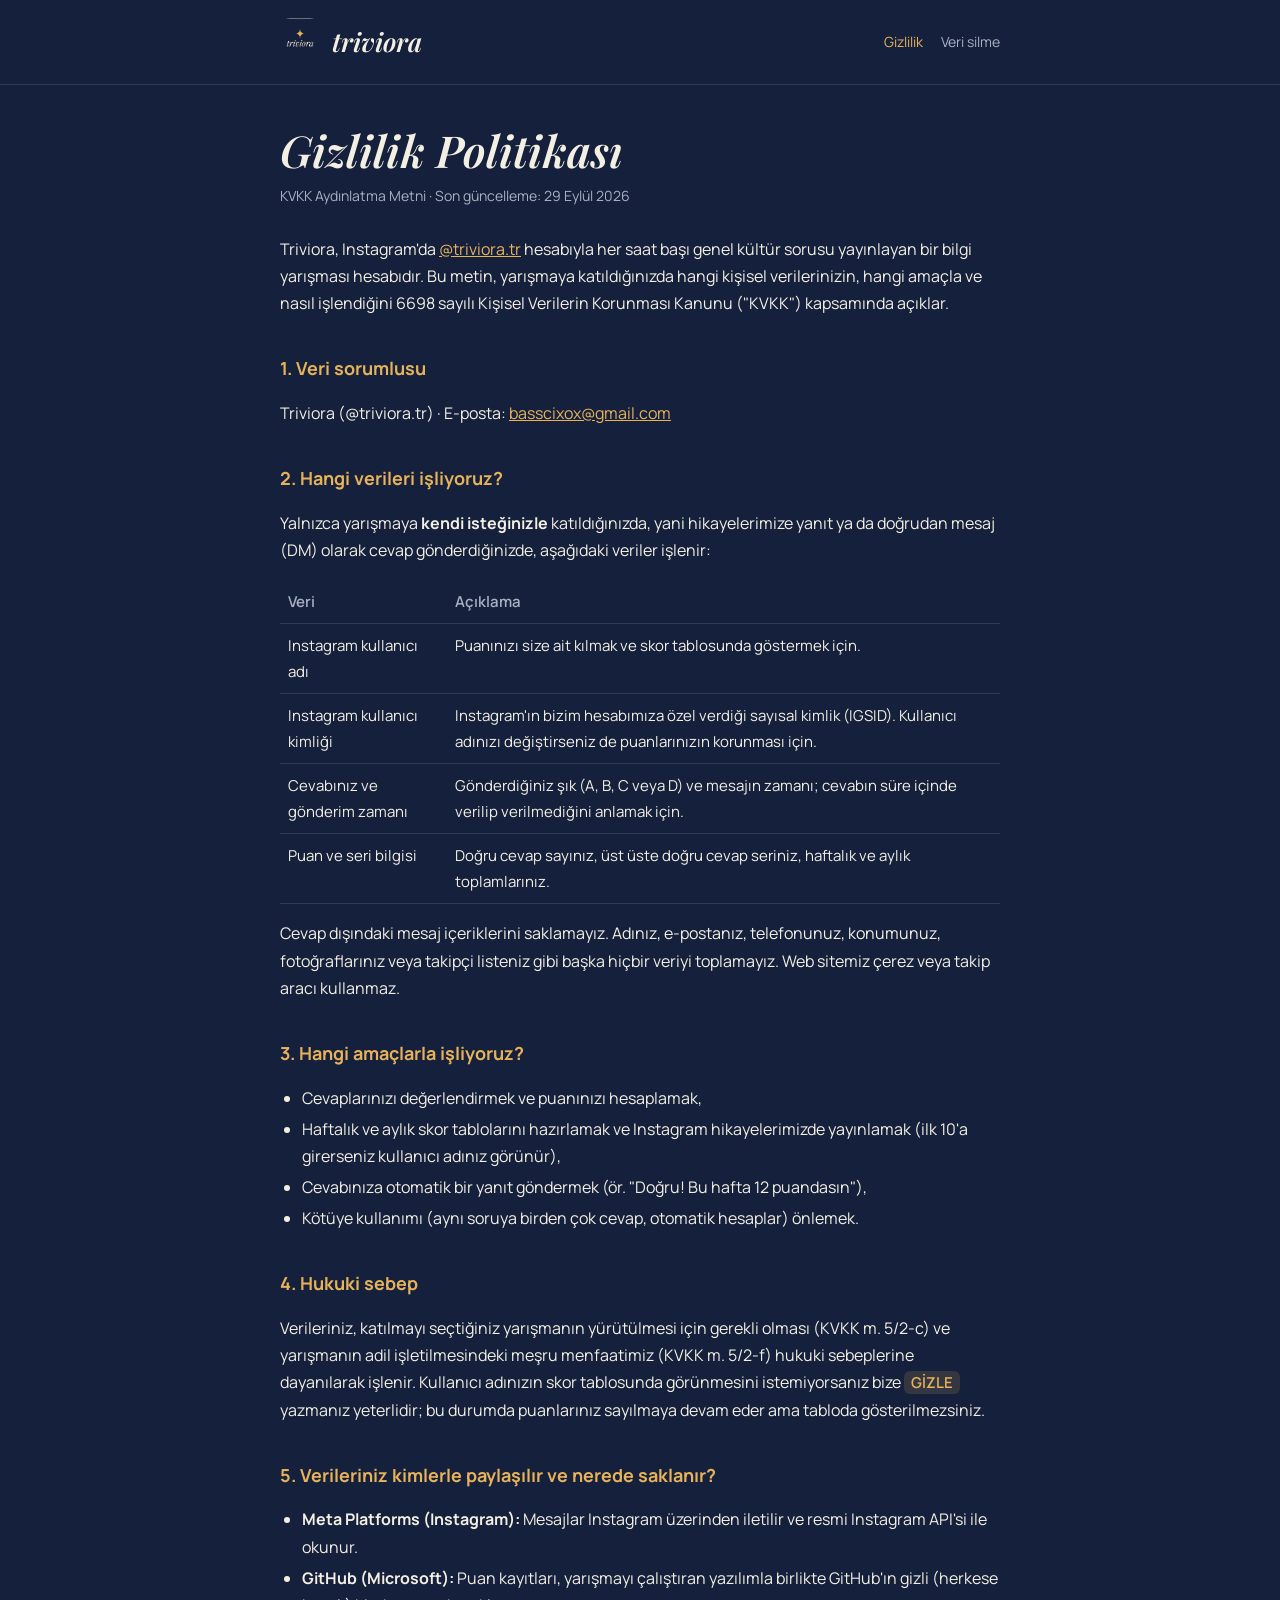
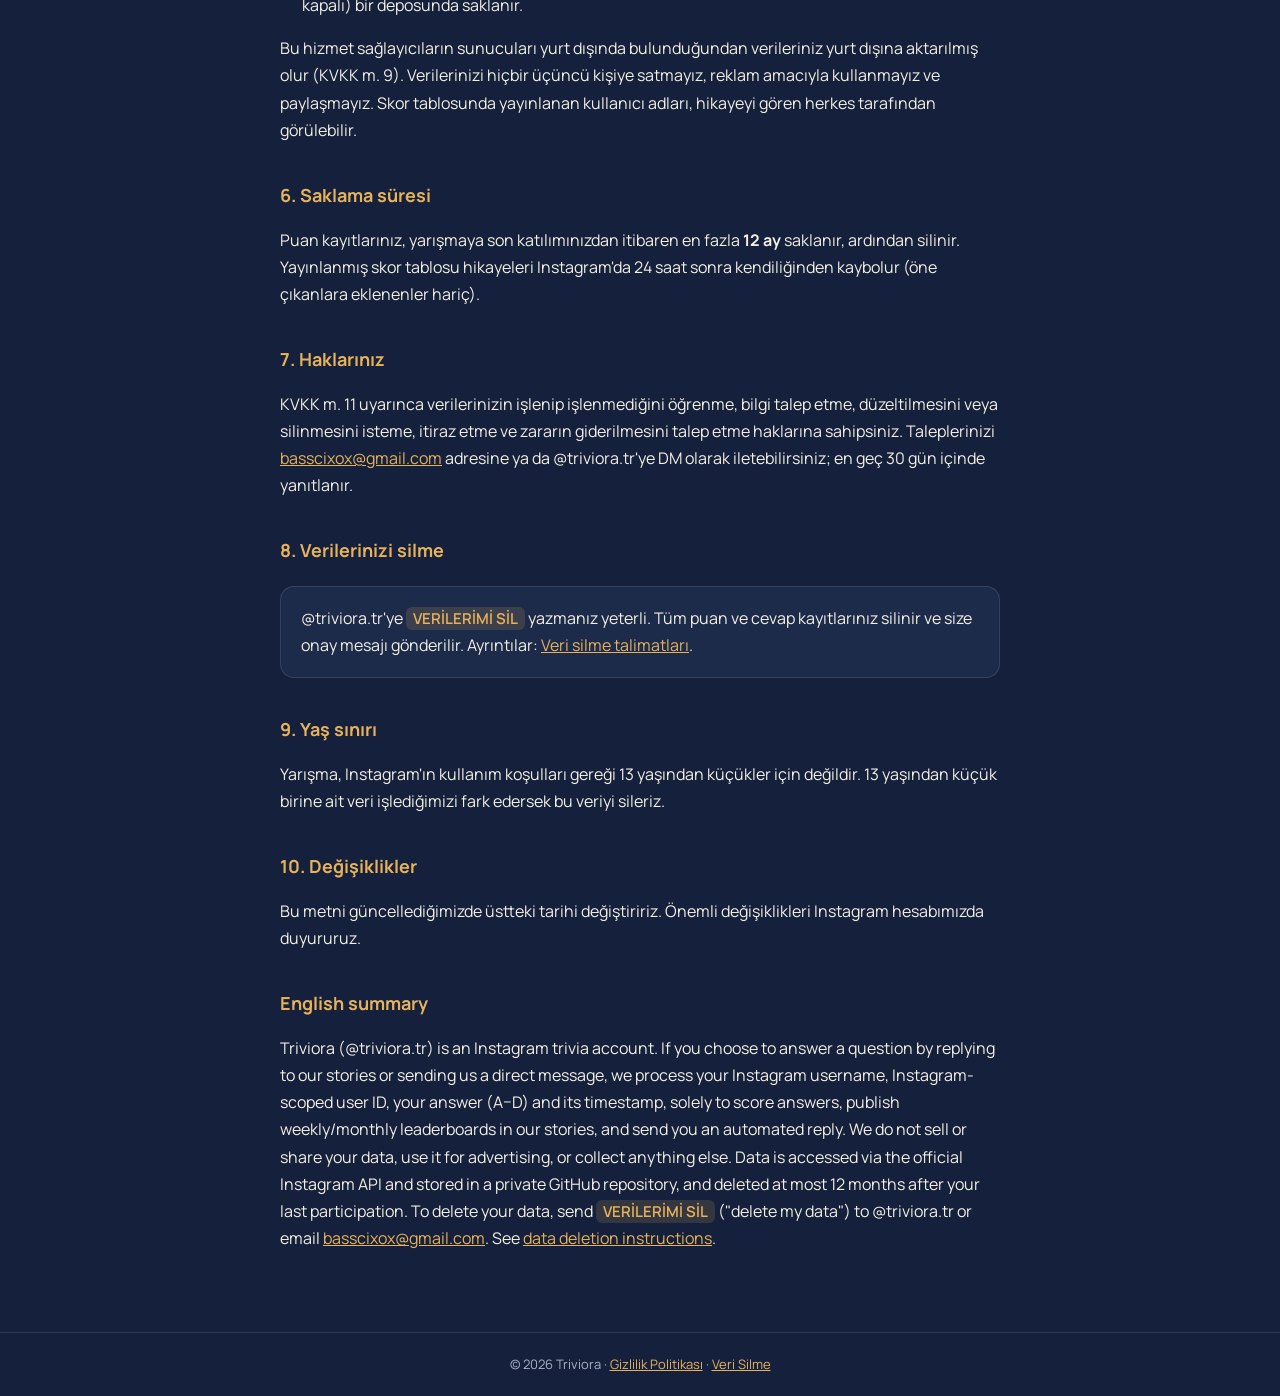
==== gizlilik/index.html @ 30674104 "Triviora sitesi: ana sayfa, gizlilik politikasi (KVKK), veri silme talimatlari Co-Authored-By: Claud" ====
<!doctype html>
<html lang="tr">
<head>
<meta charset="utf-8">
<meta name="viewport" content="width=device-width, initial-scale=1">
<title>Gizlilik Politikası · Triviora</title>
<meta name="description" content="Triviora gizlilik politikası ve KVKK aydınlatma metni.">
<link rel="icon" href="/logo.png">
<link rel="preconnect" href="https://fonts.googleapis.com">
<link rel="preconnect" href="https://fonts.gstatic.com" crossorigin>
<link href="https://fonts.googleapis.com/css2?family=Manrope:wght@400;600;800&family=Playfair+Display:ital,wght@1,600&display=swap" rel="stylesheet">
<link rel="stylesheet" href="/style.css">
</head>
<body>
<header><div class="bar">
  <a href="/"><img src="/logo.png" alt=""></a><a class="brand" href="/">triviora</a>
  <nav><a href="/gizlilik/" aria-current="page">Gizlilik</a><a href="/veri-silme/">Veri silme</a></nav>
</div></header>
<main>
<h1>Gizlilik Politikası</h1>
<p class="meta">KVKK Aydınlatma Metni · Son güncelleme: 29 Eylül 2026</p>

<p>Triviora, Instagram'da <a href="https://www.instagram.com/triviora.tr/">@triviora.tr</a> hesabıyla her saat başı genel kültür sorusu yayınlayan bir bilgi yarışması hesabıdır. Bu metin, yarışmaya katıldığınızda hangi kişisel verilerinizin, hangi amaçla ve nasıl işlendiğini 6698 sayılı Kişisel Verilerin Korunması Kanunu ("KVKK") kapsamında açıklar.</p>

<h2>1. Veri sorumlusu</h2>
<p>Triviora (@triviora.tr) · E-posta: <a href="mailto:basscixox@gmail.com">basscixox@gmail.com</a></p>

<h2>2. Hangi verileri işliyoruz?</h2>
<p>Yalnızca yarışmaya <strong>kendi isteğinizle</strong> katıldığınızda, yani hikayelerimize yanıt ya da doğrudan mesaj (DM) olarak cevap gönderdiğinizde, aşağıdaki veriler işlenir:</p>
<table>
<thead><tr><th>Veri</th><th>Açıklama</th></tr></thead>
<tbody>
<tr><td>Instagram kullanıcı adı</td><td>Puanınızı size ait kılmak ve skor tablosunda göstermek için.</td></tr>
<tr><td>Instagram kullanıcı kimliği</td><td>Instagram'ın bizim hesabımıza özel verdiği sayısal kimlik (IGSID). Kullanıcı adınızı değiştirseniz de puanlarınızın korunması için.</td></tr>
<tr><td>Cevabınız ve gönderim zamanı</td><td>Gönderdiğiniz şık (A, B, C veya D) ve mesajın zamanı; cevabın süre içinde verilip verilmediğini anlamak için.</td></tr>
<tr><td>Puan ve seri bilgisi</td><td>Doğru cevap sayınız, üst üste doğru cevap seriniz, haftalık ve aylık toplamlarınız.</td></tr>
</tbody>
</table>
<p>Cevap dışındaki mesaj içeriklerini saklamayız. Adınız, e-postanız, telefonunuz, konumunuz, fotoğraflarınız veya takipçi listeniz gibi başka hiçbir veriyi toplamayız. Web sitemiz çerez veya takip aracı kullanmaz.</p>

<h2>3. Hangi amaçlarla işliyoruz?</h2>
<ul>
<li>Cevaplarınızı değerlendirmek ve puanınızı hesaplamak,</li>
<li>Haftalık ve aylık skor tablolarını hazırlamak ve Instagram hikayelerimizde yayınlamak (ilk 10'a girerseniz kullanıcı adınız görünür),</li>
<li>Cevabınıza otomatik bir yanıt göndermek (ör. "Doğru! Bu hafta 12 puandasın"),</li>
<li>Kötüye kullanımı (aynı soruya birden çok cevap, otomatik hesaplar) önlemek.</li>
</ul>

<h2>4. Hukuki sebep</h2>
<p>Verileriniz, katılmayı seçtiğiniz yarışmanın yürütülmesi için gerekli olması (KVKK m. 5/2-c) ve yarışmanın adil işletilmesindeki meşru menfaatimiz (KVKK m. 5/2-f) hukuki sebeplerine dayanılarak işlenir. Kullanıcı adınızın skor tablosunda görünmesini istemiyorsanız bize <code>GİZLE</code> yazmanız yeterlidir; bu durumda puanlarınız sayılmaya devam eder ama tabloda gösterilmezsiniz.</p>

<h2>5. Verileriniz kimlerle paylaşılır ve nerede saklanır?</h2>
<ul>
<li><strong>Meta Platforms (Instagram):</strong> Mesajlar Instagram üzerinden iletilir ve resmi Instagram API'si ile okunur.</li>
<li><strong>GitHub (Microsoft):</strong> Puan kayıtları, yarışmayı çalıştıran yazılımla birlikte GitHub'ın gizli (herkese kapalı) bir deposunda saklanır.</li>
</ul>
<p>Bu hizmet sağlayıcıların sunucuları yurt dışında bulunduğundan verileriniz yurt dışına aktarılmış olur (KVKK m. 9). Verilerinizi hiçbir üçüncü kişiye satmayız, reklam amacıyla kullanmayız ve paylaşmayız. Skor tablosunda yayınlanan kullanıcı adları, hikayeyi gören herkes tarafından görülebilir.</p>

<h2>6. Saklama süresi</h2>
<p>Puan kayıtlarınız, yarışmaya son katılımınızdan itibaren en fazla <strong>12 ay</strong> saklanır, ardından silinir. Yayınlanmış skor tablosu hikayeleri Instagram'da 24 saat sonra kendiliğinden kaybolur (öne çıkanlara eklenenler hariç).</p>

<h2>7. Haklarınız</h2>
<p>KVKK m. 11 uyarınca verilerinizin işlenip işlenmediğini öğrenme, bilgi talep etme, düzeltilmesini veya silinmesini isteme, itiraz etme ve zararın giderilmesini talep etme haklarına sahipsiniz. Taleplerinizi <a href="mailto:basscixox@gmail.com">basscixox@gmail.com</a> adresine ya da @triviora.tr'ye DM olarak iletebilirsiniz; en geç 30 gün içinde yanıtlanır.</p>

<h2>8. Verilerinizi silme</h2>
<div class="box">
<p style="margin:0">@triviora.tr'ye <code>VERİLERİMİ SİL</code> yazmanız yeterli. Tüm puan ve cevap kayıtlarınız silinir ve size onay mesajı gönderilir. Ayrıntılar: <a href="/veri-silme/">Veri silme talimatları</a>.</p>
</div>

<h2>9. Yaş sınırı</h2>
<p>Yarışma, Instagram'ın kullanım koşulları gereği 13 yaşından küçükler için değildir. 13 yaşından küçük birine ait veri işlediğimizi fark edersek bu veriyi sileriz.</p>

<h2>10. Değişiklikler</h2>
<p>Bu metni güncellediğimizde üstteki tarihi değiştiririz. Önemli değişiklikleri Instagram hesabımızda duyururuz.</p>

<h2>English summary</h2>
<p>Triviora (@triviora.tr) is an Instagram trivia account. If you choose to answer a question by replying to our stories or sending us a direct message, we process your Instagram username, Instagram-scoped user ID, your answer (A–D) and its timestamp, solely to score answers, publish weekly/monthly leaderboards in our stories, and send you an automated reply. We do not sell or share your data, use it for advertising, or collect anything else. Data is accessed via the official Instagram API and stored in a private GitHub repository, and deleted at most 12 months after your last participation. To delete your data, send <code>VERİLERİMİ SİL</code> ("delete my data") to @triviora.tr or email <a href="mailto:basscixox@gmail.com">basscixox@gmail.com</a>. See <a href="/veri-silme/">data deletion instructions</a>.</p>
</main>
<footer>© 2026 Triviora · <a href="/gizlilik/">Gizlilik Politikası</a> · <a href="/veri-silme/">Veri Silme</a></footer>
</body>
</html>
---- style.css ----
:root {
  --navy: #15213c;
  --navy-2: #1d2b4b;
  --gold: #e7b25a;
  --cream: #f4efe3;
  --muted: #a9b0c2;
  --line: rgba(244, 239, 227, .12);
}
* { box-sizing: border-box; }
html { -webkit-text-size-adjust: 100%; }
body {
  margin: 0;
  background: var(--navy);
  color: var(--cream);
  font: 16px/1.7 "Manrope", system-ui, sans-serif;
}
a { color: var(--gold); }
header {
  border-bottom: 1px solid var(--line);
}
.bar {
  max-width: 760px;
  margin: 0 auto;
  padding: 18px 20px;
  display: flex;
  align-items: center;
  gap: 12px;
}
.bar img { width: 40px; height: 40px; border-radius: 10px; }
.brand {
  font: italic 600 26px/1 "Playfair Display", Georgia, serif;
  color: var(--cream);
  text-decoration: none;
}
nav { margin-left: auto; display: flex; gap: 18px; font-size: 14px; }
nav a { color: var(--muted); text-decoration: none; }
nav a:hover, nav a[aria-current] { color: var(--gold); }
main {
  max-width: 760px;
  margin: 0 auto;
  padding: 40px 20px 64px;
}
h1 {
  font: italic 600 clamp(32px, 6vw, 44px)/1.15 "Playfair Display", Georgia, serif;
  margin: 0 0 8px;
}
h2 {
  font-size: 18px;
  color: var(--gold);
  margin: 36px 0 8px;
}
.meta { color: var(--muted); font-size: 14px; margin: 0 0 28px; }
.box {
  background: var(--navy-2);
  border: 1px solid var(--line);
  border-radius: 14px;
  padding: 18px 20px;
  margin: 20px 0;
}
code, kbd {
  background: rgba(231, 178, 90, .15);
  color: var(--gold);
  border-radius: 6px;
  padding: 1px 7px;
  font: 600 15px/1.6 "Manrope", sans-serif;
}
ul, ol { padding-left: 22px; }
li { margin: 4px 0; }
table { width: 100%; border-collapse: collapse; font-size: 15px; }
th, td { text-align: left; padding: 9px 8px; border-bottom: 1px solid var(--line); vertical-align: top; }
th { color: var(--muted); font-weight: 600; }
.hero { text-align: center; padding-top: 64px; }
.hero img { width: 120px; height: 120px; border-radius: 28px; }
.hero p { color: var(--muted); font-size: 18px; }
.btn {
  display: inline-block;
  margin-top: 12px;
  background: var(--gold);
  color: var(--navy);
  font-weight: 800;
  text-decoration: none;
  padding: 12px 28px;
  border-radius: 999px;
}
footer {
  border-top: 1px solid var(--line);
  color: var(--muted);
  font-size: 13px;
  text-align: center;
  padding: 20px;
}
@media (max-width: 520px) {
  nav { gap: 12px; font-size: 13px; }
  .bar img { width: 32px; height: 32px; }
  .brand { font-size: 22px; }
  table, thead, tbody, tr, th, td { display: block; }
  thead { display: none; }
  td { border: 0; padding: 2px 0; }
  td:first-child { font-weight: 700; padding-top: 12px; }
  tr { border-bottom: 1px solid var(--line); padding-bottom: 10px; }
}
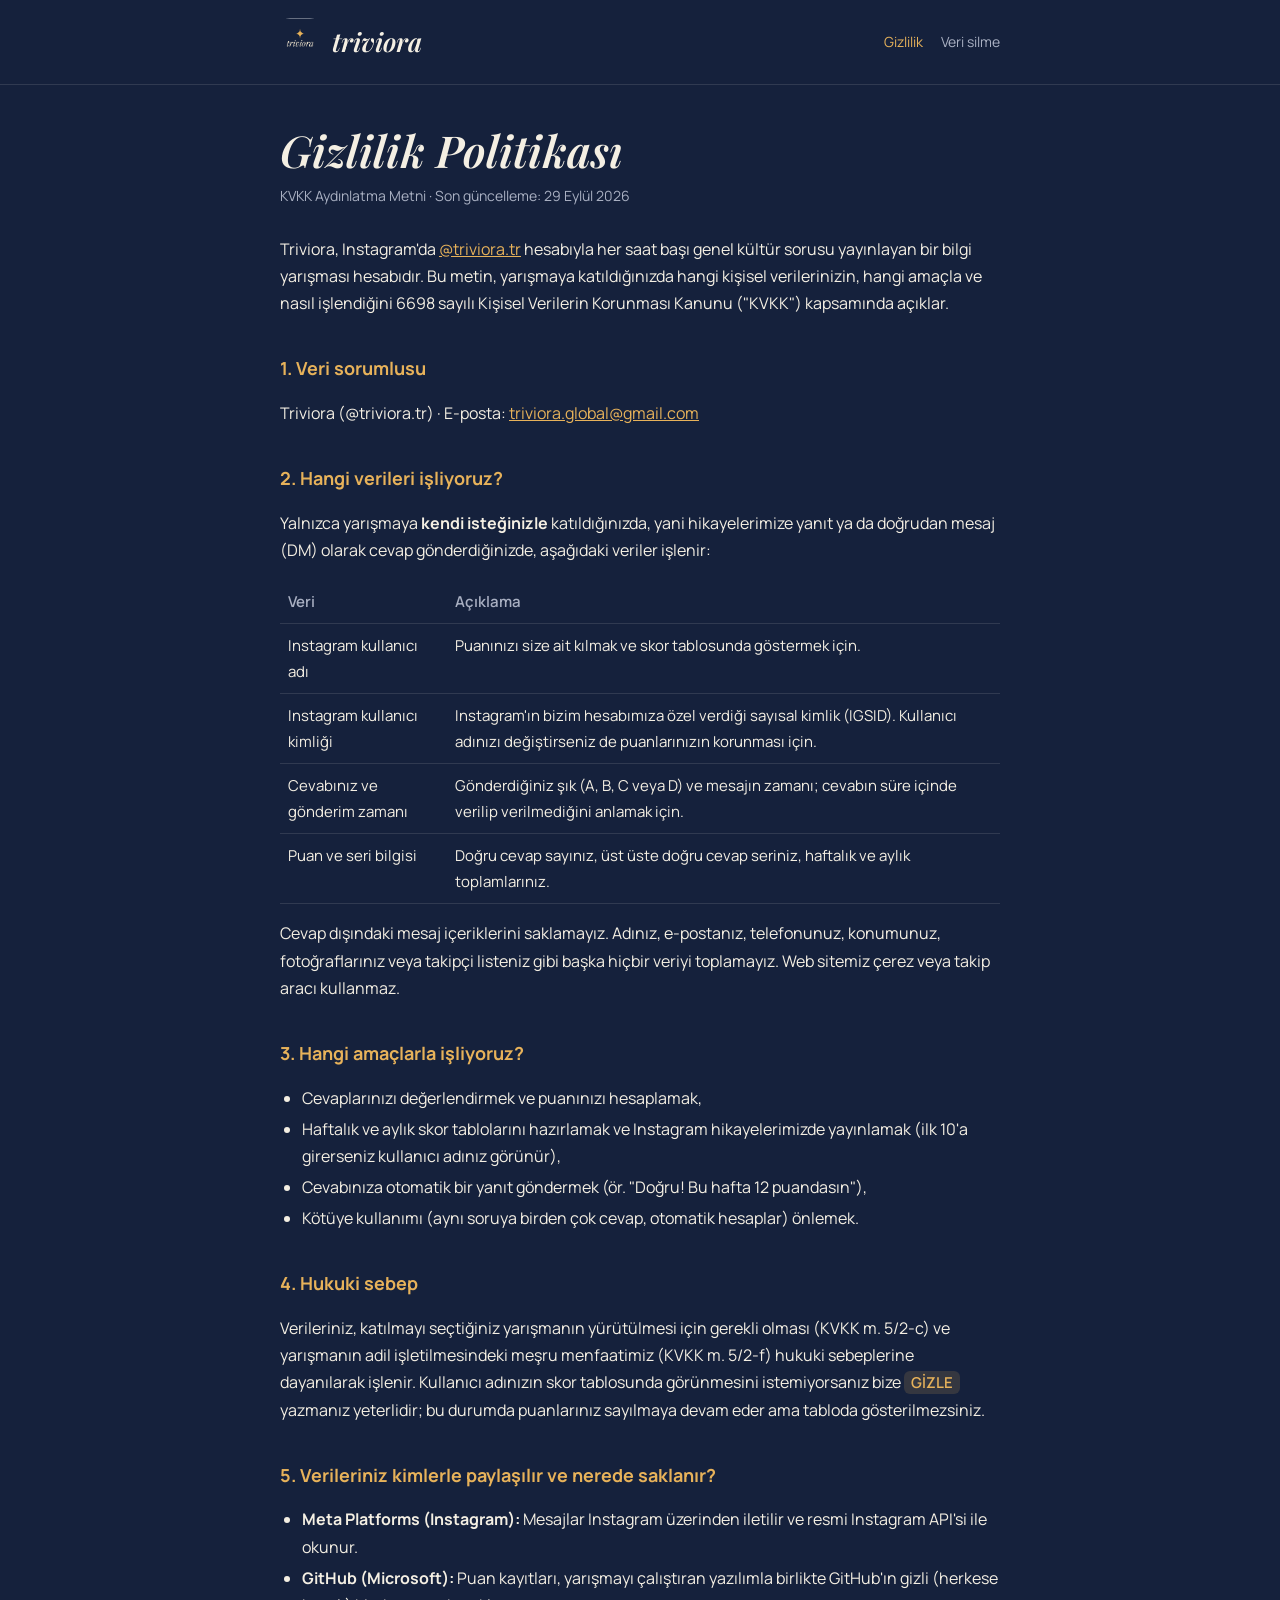
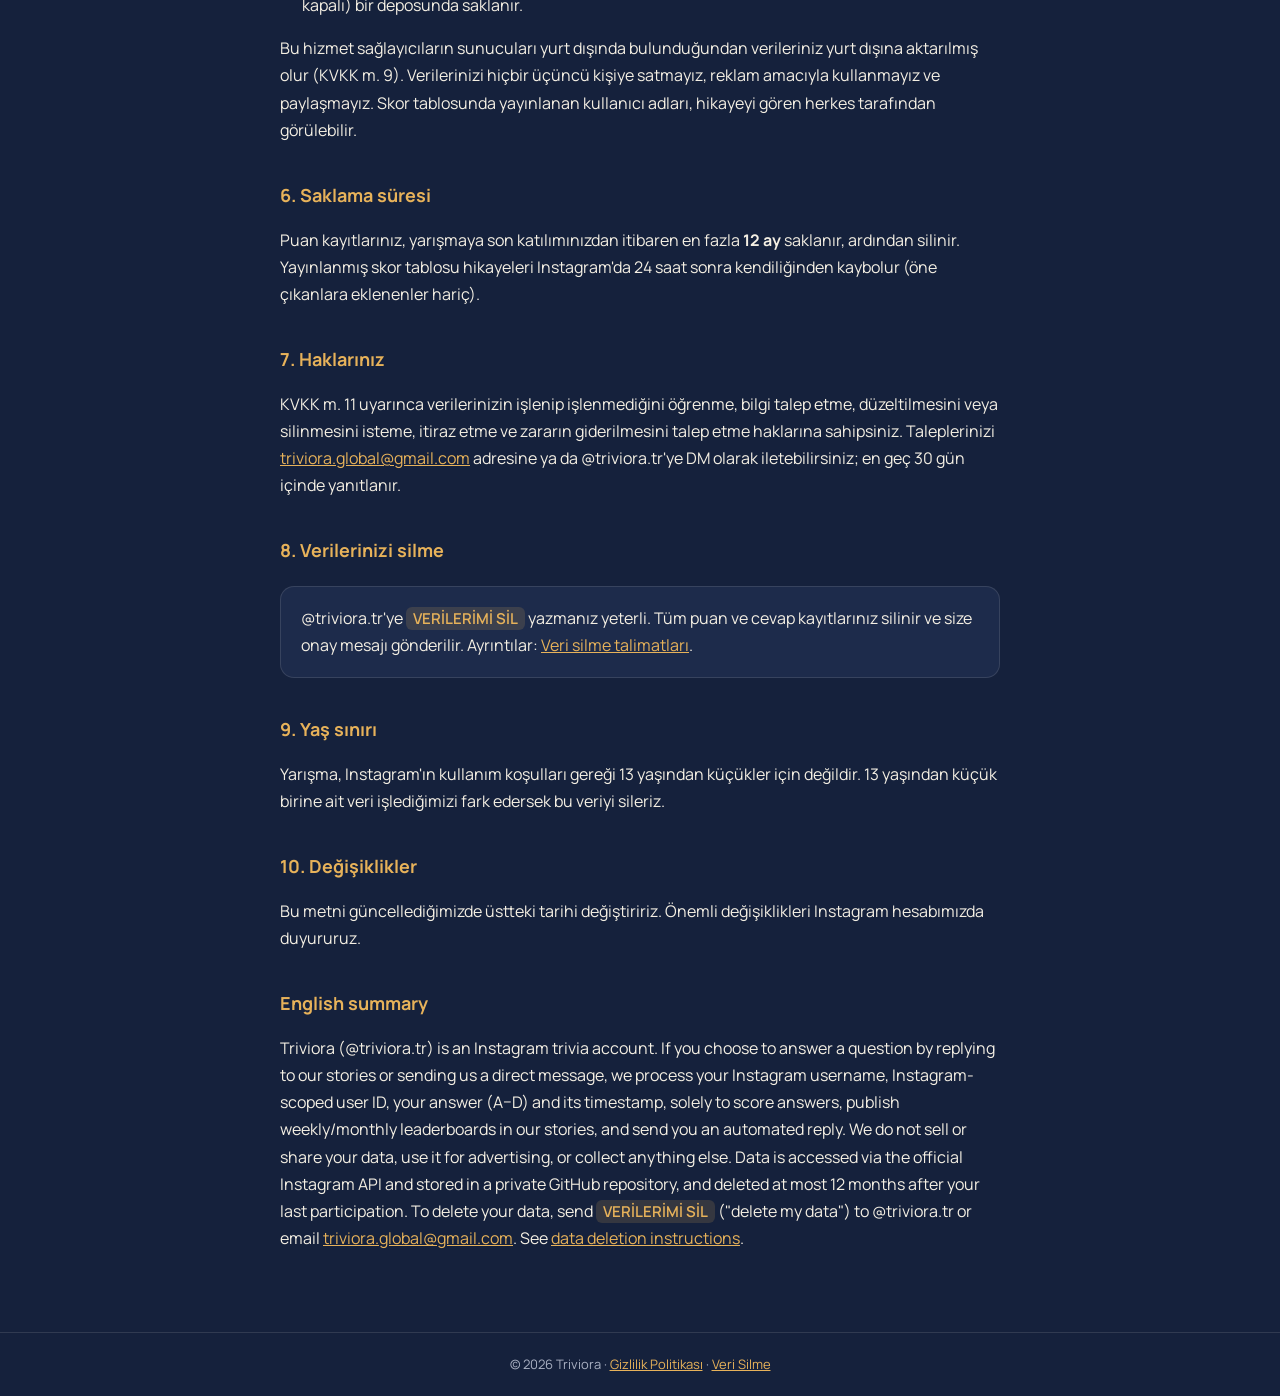
==== commit d0ea9c90: "Iletisim e-postasi: triviora.global@gmail.com Co-Authored-By: Claude Opus 5.5 <noreply@anthropic.com" ====
--- a/gizlilik/index.html
+++ b/gizlilik/index.html
@@ -23,7 +23,7 @@
 <p>Triviora, Instagram'da <a href="https://www.instagram.com/triviora.tr/">@triviora.tr</a> hesabıyla her saat başı genel kültür sorusu yayınlayan bir bilgi yarışması hesabıdır. Bu metin, yarışmaya katıldığınızda hangi kişisel verilerinizin, hangi amaçla ve nasıl işlendiğini 6698 sayılı Kişisel Verilerin Korunması Kanunu ("KVKK") kapsamında açıklar.</p>
 
 <h2>1. Veri sorumlusu</h2>
-<p>Triviora (@triviora.tr) · E-posta: <a href="mailto:basscixox@gmail.com">basscixox@gmail.com</a></p>
+<p>Triviora (@triviora.tr) · E-posta: <a href="mailto:triviora.global@gmail.com">triviora.global@gmail.com</a></p>
 
 <h2>2. Hangi verileri işliyoruz?</h2>
 <p>Yalnızca yarışmaya <strong>kendi isteğinizle</strong> katıldığınızda, yani hikayelerimize yanıt ya da doğrudan mesaj (DM) olarak cevap gönderdiğinizde, aşağıdaki veriler işlenir:</p>
@@ -60,7 +60,7 @@
 <p>Puan kayıtlarınız, yarışmaya son katılımınızdan itibaren en fazla <strong>12 ay</strong> saklanır, ardından silinir. Yayınlanmış skor tablosu hikayeleri Instagram'da 24 saat sonra kendiliğinden kaybolur (öne çıkanlara eklenenler hariç).</p>
 
 <h2>7. Haklarınız</h2>
-<p>KVKK m. 11 uyarınca verilerinizin işlenip işlenmediğini öğrenme, bilgi talep etme, düzeltilmesini veya silinmesini isteme, itiraz etme ve zararın giderilmesini talep etme haklarına sahipsiniz. Taleplerinizi <a href="mailto:basscixox@gmail.com">basscixox@gmail.com</a> adresine ya da @triviora.tr'ye DM olarak iletebilirsiniz; en geç 30 gün içinde yanıtlanır.</p>
+<p>KVKK m. 11 uyarınca verilerinizin işlenip işlenmediğini öğrenme, bilgi talep etme, düzeltilmesini veya silinmesini isteme, itiraz etme ve zararın giderilmesini talep etme haklarına sahipsiniz. Taleplerinizi <a href="mailto:triviora.global@gmail.com">triviora.global@gmail.com</a> adresine ya da @triviora.tr'ye DM olarak iletebilirsiniz; en geç 30 gün içinde yanıtlanır.</p>
 
 <h2>8. Verilerinizi silme</h2>
 <div class="box">
@@ -74,7 +74,7 @@
 <p>Bu metni güncellediğimizde üstteki tarihi değiştiririz. Önemli değişiklikleri Instagram hesabımızda duyururuz.</p>
 
 <h2>English summary</h2>
-<p>Triviora (@triviora.tr) is an Instagram trivia account. If you choose to answer a question by replying to our stories or sending us a direct message, we process your Instagram username, Instagram-scoped user ID, your answer (A–D) and its timestamp, solely to score answers, publish weekly/monthly leaderboards in our stories, and send you an automated reply. We do not sell or share your data, use it for advertising, or collect anything else. Data is accessed via the official Instagram API and stored in a private GitHub repository, and deleted at most 12 months after your last participation. To delete your data, send <code>VERİLERİMİ SİL</code> ("delete my data") to @triviora.tr or email <a href="mailto:basscixox@gmail.com">basscixox@gmail.com</a>. See <a href="/veri-silme/">data deletion instructions</a>.</p>
+<p>Triviora (@triviora.tr) is an Instagram trivia account. If you choose to answer a question by replying to our stories or sending us a direct message, we process your Instagram username, Instagram-scoped user ID, your answer (A–D) and its timestamp, solely to score answers, publish weekly/monthly leaderboards in our stories, and send you an automated reply. We do not sell or share your data, use it for advertising, or collect anything else. Data is accessed via the official Instagram API and stored in a private GitHub repository, and deleted at most 12 months after your last participation. To delete your data, send <code>VERİLERİMİ SİL</code> ("delete my data") to @triviora.tr or email <a href="mailto:triviora.global@gmail.com">triviora.global@gmail.com</a>. See <a href="/veri-silme/">data deletion instructions</a>.</p>
 </main>
 <footer>© 2026 Triviora · <a href="/gizlilik/">Gizlilik Politikası</a> · <a href="/veri-silme/">Veri Silme</a></footer>
 </body>
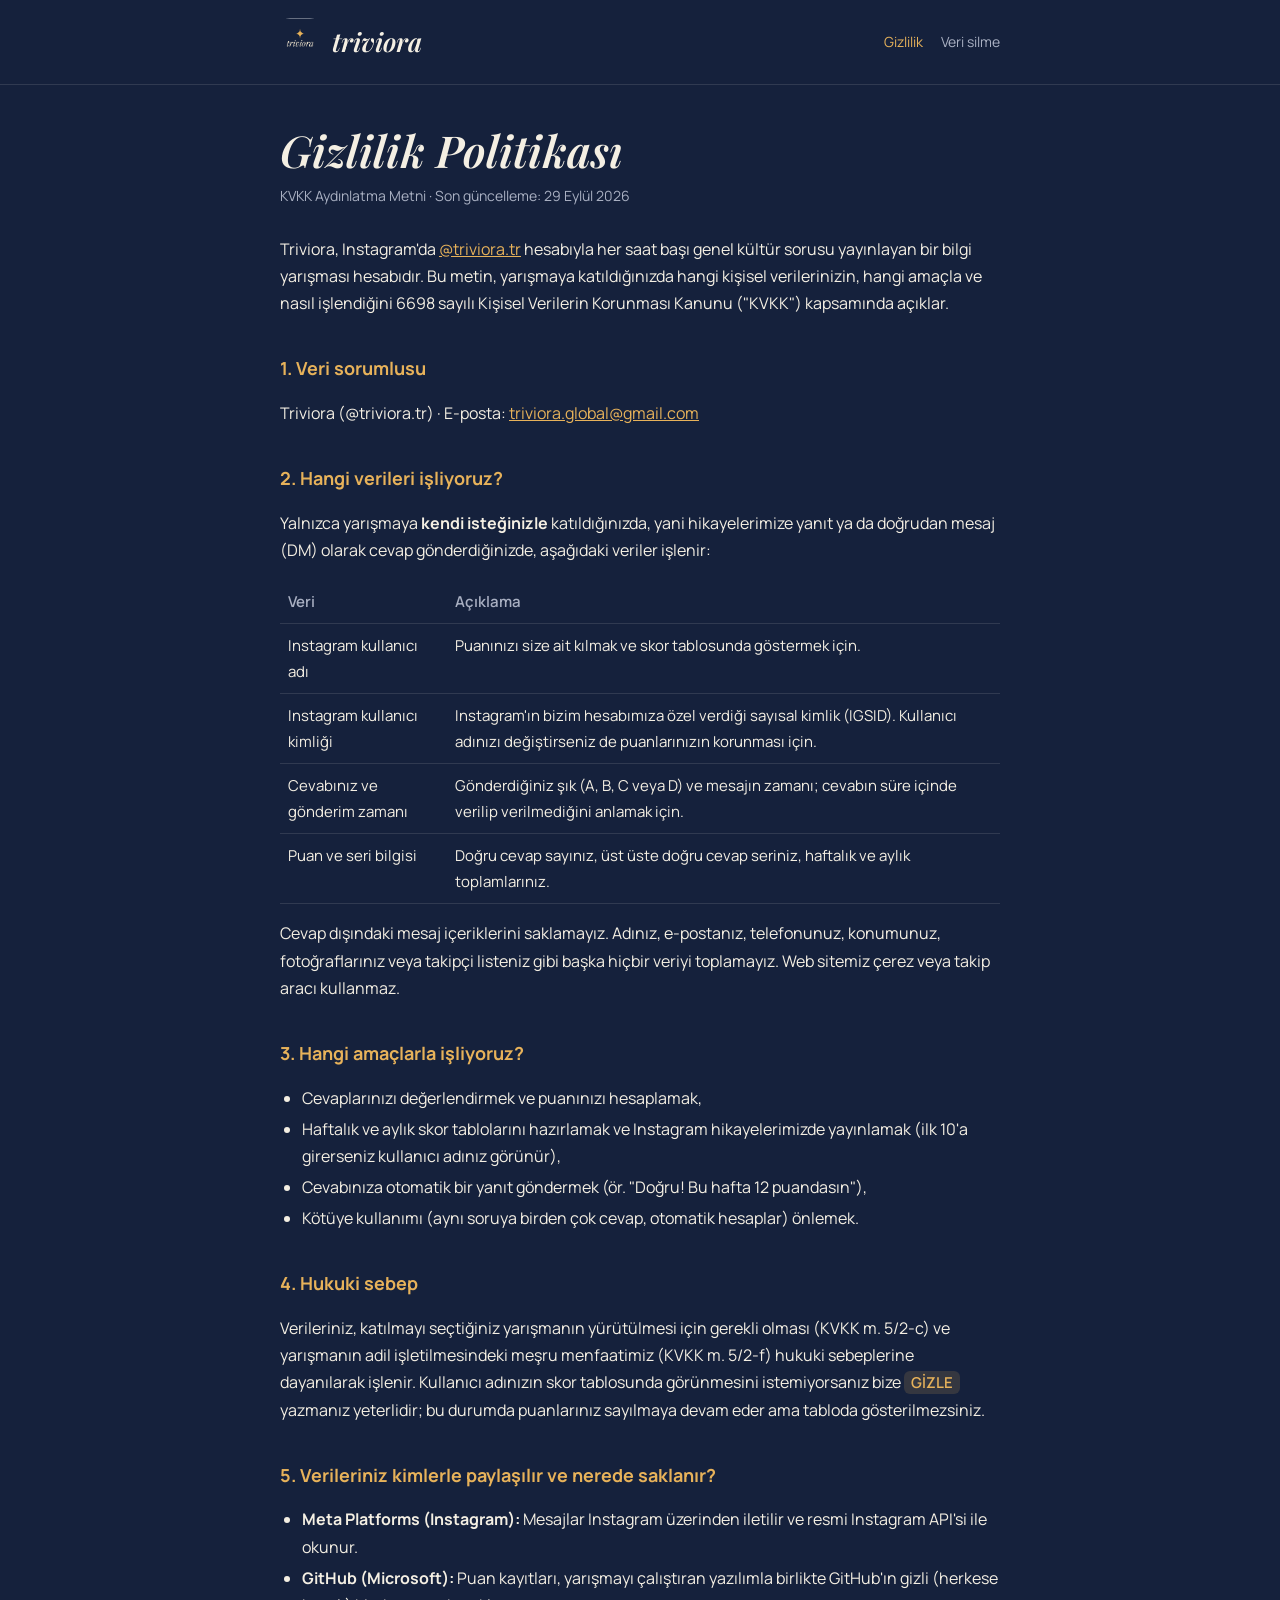
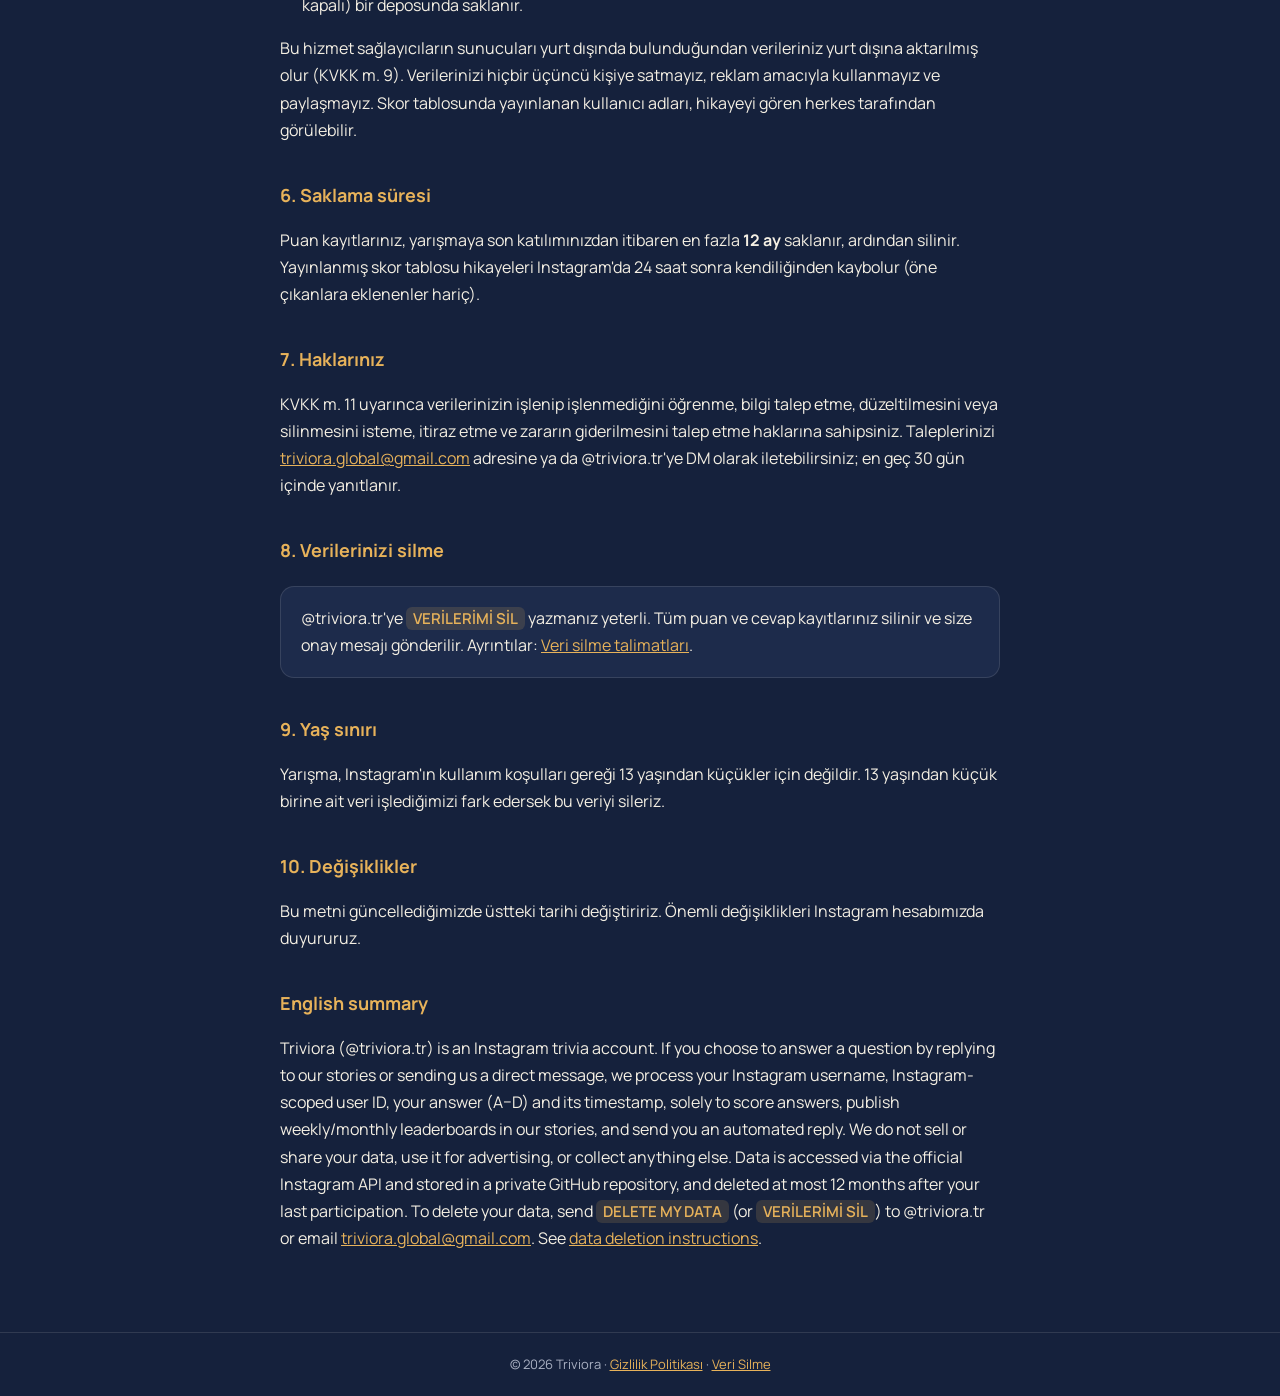
==== commit 6d10f54b: "Ingilizce silme komutu: DELETE MY DATA Co-Authored-By: Claude Opus 5.5 <noreply@anthropic.com>" ====
--- a/gizlilik/index.html
+++ b/gizlilik/index.html
@@ -74,7 +74,7 @@
 <p>Bu metni güncellediğimizde üstteki tarihi değiştiririz. Önemli değişiklikleri Instagram hesabımızda duyururuz.</p>
 
 <h2>English summary</h2>
-<p>Triviora (@triviora.tr) is an Instagram trivia account. If you choose to answer a question by replying to our stories or sending us a direct message, we process your Instagram username, Instagram-scoped user ID, your answer (A–D) and its timestamp, solely to score answers, publish weekly/monthly leaderboards in our stories, and send you an automated reply. We do not sell or share your data, use it for advertising, or collect anything else. Data is accessed via the official Instagram API and stored in a private GitHub repository, and deleted at most 12 months after your last participation. To delete your data, send <code>VERİLERİMİ SİL</code> ("delete my data") to @triviora.tr or email <a href="mailto:triviora.global@gmail.com">triviora.global@gmail.com</a>. See <a href="/veri-silme/">data deletion instructions</a>.</p>
+<p>Triviora (@triviora.tr) is an Instagram trivia account. If you choose to answer a question by replying to our stories or sending us a direct message, we process your Instagram username, Instagram-scoped user ID, your answer (A–D) and its timestamp, solely to score answers, publish weekly/monthly leaderboards in our stories, and send you an automated reply. We do not sell or share your data, use it for advertising, or collect anything else. Data is accessed via the official Instagram API and stored in a private GitHub repository, and deleted at most 12 months after your last participation. To delete your data, send <code>DELETE MY DATA</code> (or <code>VERİLERİMİ SİL</code>) to @triviora.tr or email <a href="mailto:triviora.global@gmail.com">triviora.global@gmail.com</a>. See <a href="/veri-silme/">data deletion instructions</a>.</p>
 </main>
 <footer>© 2026 Triviora · <a href="/gizlilik/">Gizlilik Politikası</a> · <a href="/veri-silme/">Veri Silme</a></footer>
 </body>
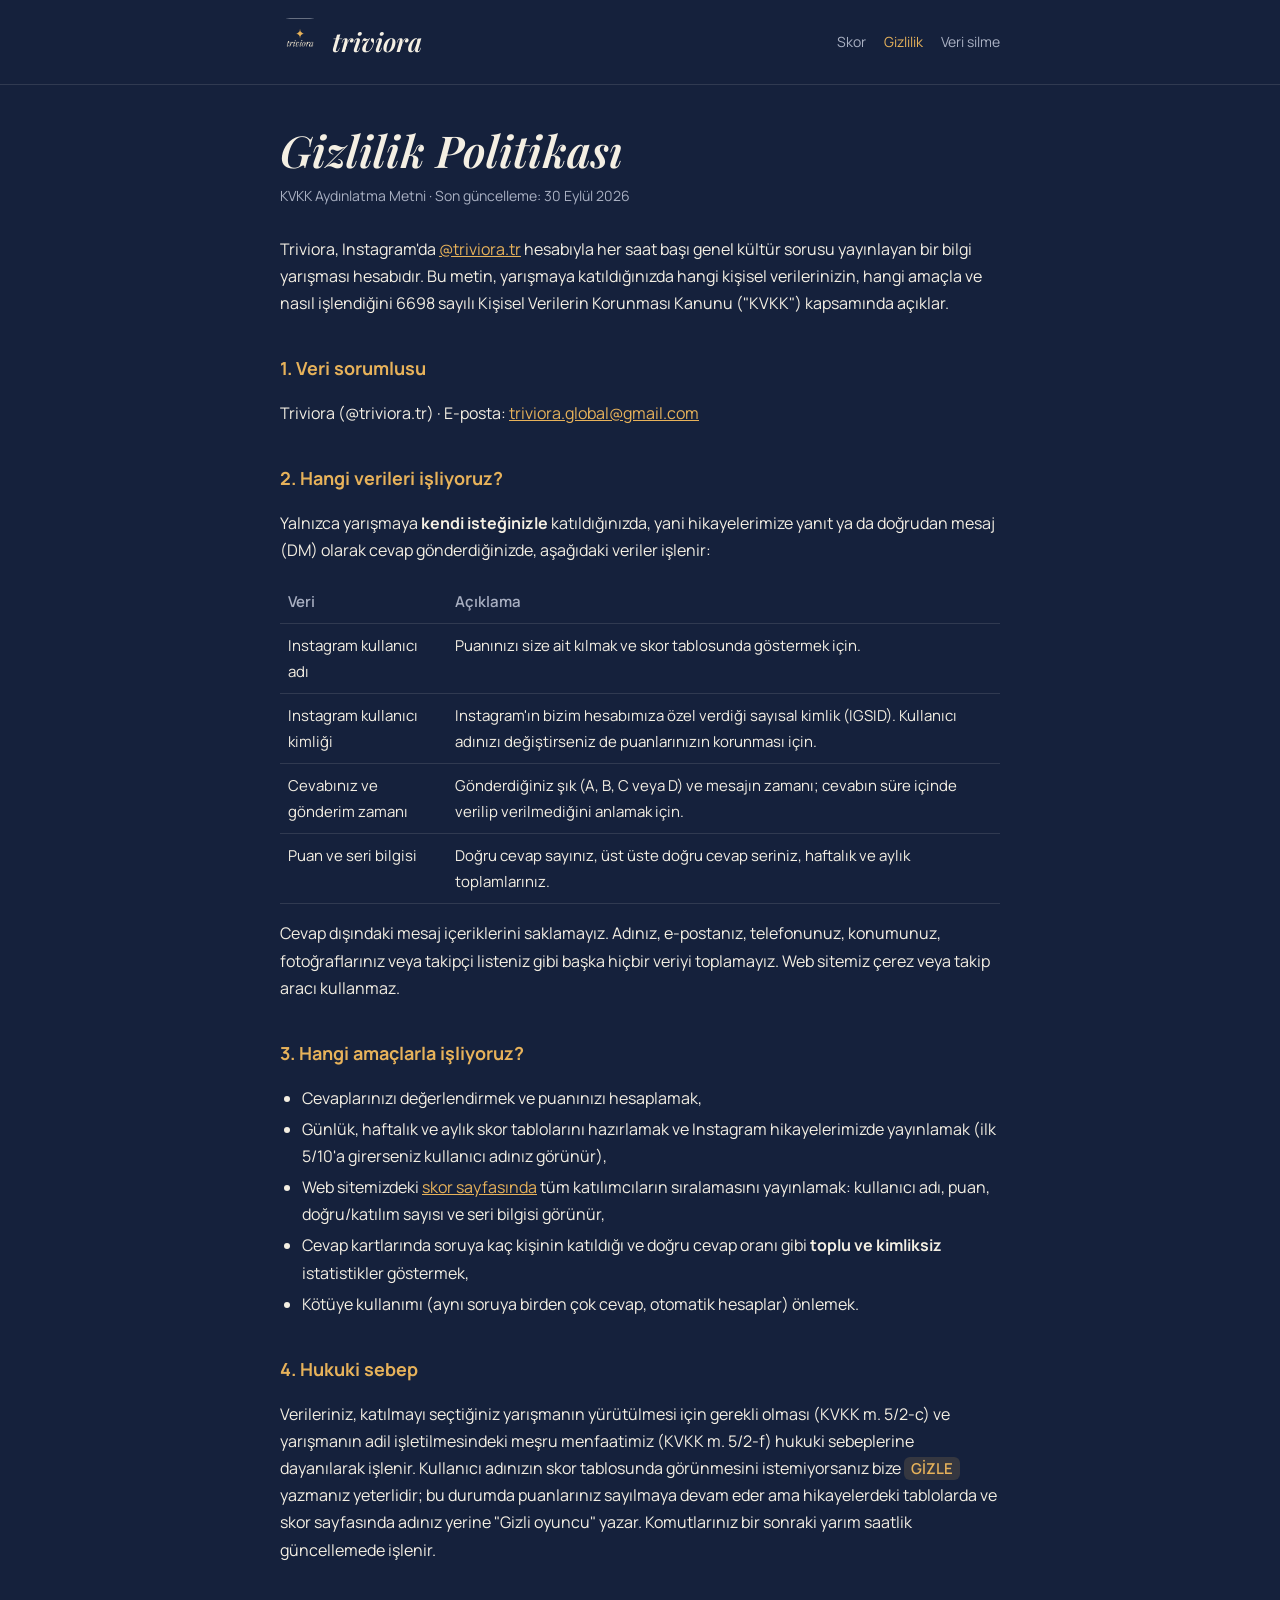
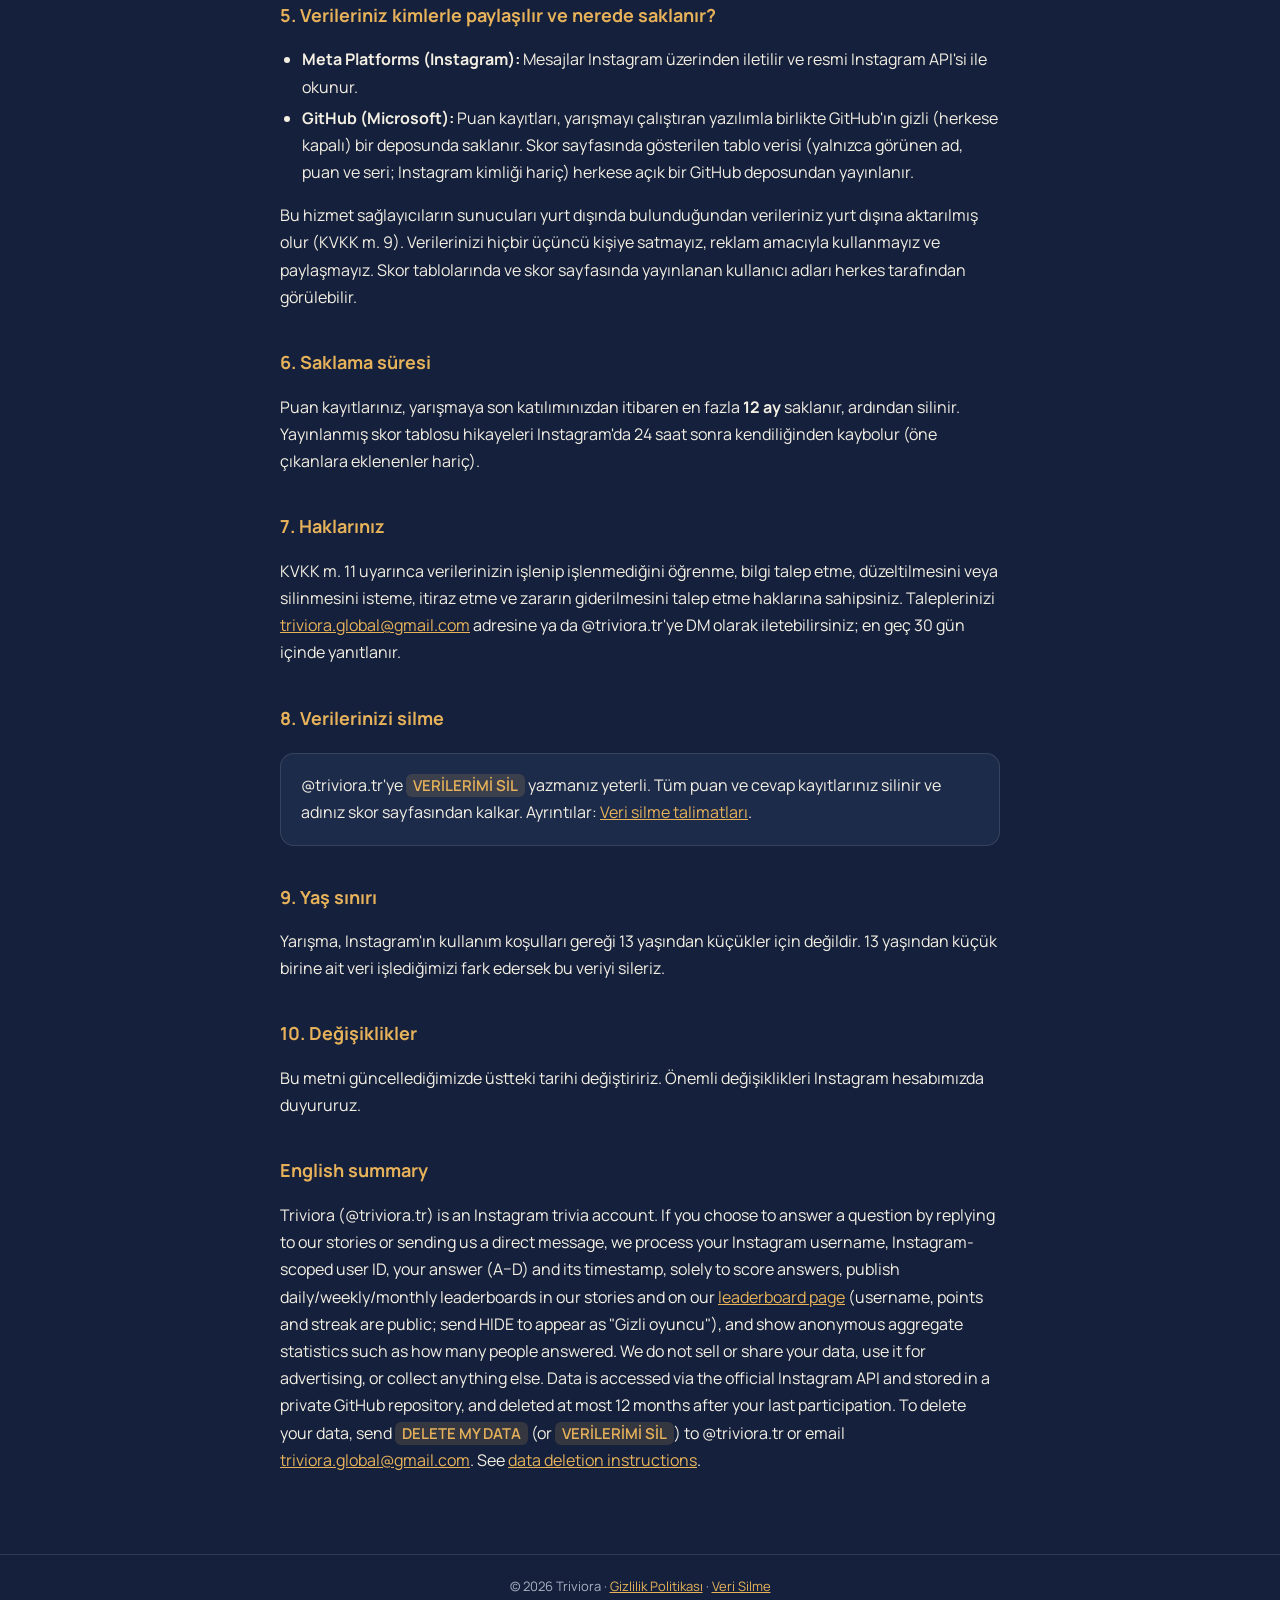
==== commit dadbb852: "Skor sayfasi (/skor, triviora-img/skor.json'dan canli), gizlilik ve veri silme metinleri DM'siz sist" ====
--- a/gizlilik/index.html
+++ b/gizlilik/index.html
@@ -14,11 +14,11 @@
 <body>
 <header><div class="bar">
   <a href="/"><img src="/logo.png" alt=""></a><a class="brand" href="/">triviora</a>
-  <nav><a href="/gizlilik/" aria-current="page">Gizlilik</a><a href="/veri-silme/">Veri silme</a></nav>
+  <nav><a href="/skor/">Skor</a><a href="/gizlilik/" aria-current="page">Gizlilik</a><a href="/veri-silme/">Veri silme</a></nav>
 </div></header>
 <main>
 <h1>Gizlilik Politikası</h1>
-<p class="meta">KVKK Aydınlatma Metni · Son güncelleme: 29 Eylül 2026</p>
+<p class="meta">KVKK Aydınlatma Metni · Son güncelleme: 30 Eylül 2026</p>
 
 <p>Triviora, Instagram'da <a href="https://www.instagram.com/triviora.tr/">@triviora.tr</a> hesabıyla her saat başı genel kültür sorusu yayınlayan bir bilgi yarışması hesabıdır. Bu metin, yarışmaya katıldığınızda hangi kişisel verilerinizin, hangi amaçla ve nasıl işlendiğini 6698 sayılı Kişisel Verilerin Korunması Kanunu ("KVKK") kapsamında açıklar.</p>
 
@@ -41,20 +41,21 @@
 <h2>3. Hangi amaçlarla işliyoruz?</h2>
 <ul>
 <li>Cevaplarınızı değerlendirmek ve puanınızı hesaplamak,</li>
-<li>Haftalık ve aylık skor tablolarını hazırlamak ve Instagram hikayelerimizde yayınlamak (ilk 10'a girerseniz kullanıcı adınız görünür),</li>
-<li>Cevabınıza otomatik bir yanıt göndermek (ör. "Doğru! Bu hafta 12 puandasın"),</li>
+<li>Günlük, haftalık ve aylık skor tablolarını hazırlamak ve Instagram hikayelerimizde yayınlamak (ilk 5/10'a girerseniz kullanıcı adınız görünür),</li>
+<li>Web sitemizdeki <a href="/skor/">skor sayfasında</a> tüm katılımcıların sıralamasını yayınlamak: kullanıcı adı, puan, doğru/katılım sayısı ve seri bilgisi görünür,</li>
+<li>Cevap kartlarında soruya kaç kişinin katıldığı ve doğru cevap oranı gibi <strong>toplu ve kimliksiz</strong> istatistikler göstermek,</li>
 <li>Kötüye kullanımı (aynı soruya birden çok cevap, otomatik hesaplar) önlemek.</li>
 </ul>
 
 <h2>4. Hukuki sebep</h2>
-<p>Verileriniz, katılmayı seçtiğiniz yarışmanın yürütülmesi için gerekli olması (KVKK m. 5/2-c) ve yarışmanın adil işletilmesindeki meşru menfaatimiz (KVKK m. 5/2-f) hukuki sebeplerine dayanılarak işlenir. Kullanıcı adınızın skor tablosunda görünmesini istemiyorsanız bize <code>GİZLE</code> yazmanız yeterlidir; bu durumda puanlarınız sayılmaya devam eder ama tabloda gösterilmezsiniz.</p>
+<p>Verileriniz, katılmayı seçtiğiniz yarışmanın yürütülmesi için gerekli olması (KVKK m. 5/2-c) ve yarışmanın adil işletilmesindeki meşru menfaatimiz (KVKK m. 5/2-f) hukuki sebeplerine dayanılarak işlenir. Kullanıcı adınızın skor tablosunda görünmesini istemiyorsanız bize <code>GİZLE</code> yazmanız yeterlidir; bu durumda puanlarınız sayılmaya devam eder ama hikayelerdeki tablolarda ve skor sayfasında adınız yerine "Gizli oyuncu" yazar. Komutlarınız bir sonraki yarım saatlik güncellemede işlenir.</p>
 
 <h2>5. Verileriniz kimlerle paylaşılır ve nerede saklanır?</h2>
 <ul>
 <li><strong>Meta Platforms (Instagram):</strong> Mesajlar Instagram üzerinden iletilir ve resmi Instagram API'si ile okunur.</li>
-<li><strong>GitHub (Microsoft):</strong> Puan kayıtları, yarışmayı çalıştıran yazılımla birlikte GitHub'ın gizli (herkese kapalı) bir deposunda saklanır.</li>
+<li><strong>GitHub (Microsoft):</strong> Puan kayıtları, yarışmayı çalıştıran yazılımla birlikte GitHub'ın gizli (herkese kapalı) bir deposunda saklanır. Skor sayfasında gösterilen tablo verisi (yalnızca görünen ad, puan ve seri; Instagram kimliği hariç) herkese açık bir GitHub deposundan yayınlanır.</li>
 </ul>
-<p>Bu hizmet sağlayıcıların sunucuları yurt dışında bulunduğundan verileriniz yurt dışına aktarılmış olur (KVKK m. 9). Verilerinizi hiçbir üçüncü kişiye satmayız, reklam amacıyla kullanmayız ve paylaşmayız. Skor tablosunda yayınlanan kullanıcı adları, hikayeyi gören herkes tarafından görülebilir.</p>
+<p>Bu hizmet sağlayıcıların sunucuları yurt dışında bulunduğundan verileriniz yurt dışına aktarılmış olur (KVKK m. 9). Verilerinizi hiçbir üçüncü kişiye satmayız, reklam amacıyla kullanmayız ve paylaşmayız. Skor tablolarında ve skor sayfasında yayınlanan kullanıcı adları herkes tarafından görülebilir.</p>
 
 <h2>6. Saklama süresi</h2>
 <p>Puan kayıtlarınız, yarışmaya son katılımınızdan itibaren en fazla <strong>12 ay</strong> saklanır, ardından silinir. Yayınlanmış skor tablosu hikayeleri Instagram'da 24 saat sonra kendiliğinden kaybolur (öne çıkanlara eklenenler hariç).</p>
@@ -64,7 +65,7 @@
 
 <h2>8. Verilerinizi silme</h2>
 <div class="box">
-<p style="margin:0">@triviora.tr'ye <code>VERİLERİMİ SİL</code> yazmanız yeterli. Tüm puan ve cevap kayıtlarınız silinir ve size onay mesajı gönderilir. Ayrıntılar: <a href="/veri-silme/">Veri silme talimatları</a>.</p>
+<p style="margin:0">@triviora.tr'ye <code>VERİLERİMİ SİL</code> yazmanız yeterli. Tüm puan ve cevap kayıtlarınız silinir ve adınız skor sayfasından kalkar. Ayrıntılar: <a href="/veri-silme/">Veri silme talimatları</a>.</p>
 </div>
 
 <h2>9. Yaş sınırı</h2>
@@ -74,7 +75,7 @@
 <p>Bu metni güncellediğimizde üstteki tarihi değiştiririz. Önemli değişiklikleri Instagram hesabımızda duyururuz.</p>
 
 <h2>English summary</h2>
-<p>Triviora (@triviora.tr) is an Instagram trivia account. If you choose to answer a question by replying to our stories or sending us a direct message, we process your Instagram username, Instagram-scoped user ID, your answer (A–D) and its timestamp, solely to score answers, publish weekly/monthly leaderboards in our stories, and send you an automated reply. We do not sell or share your data, use it for advertising, or collect anything else. Data is accessed via the official Instagram API and stored in a private GitHub repository, and deleted at most 12 months after your last participation. To delete your data, send <code>DELETE MY DATA</code> (or <code>VERİLERİMİ SİL</code>) to @triviora.tr or email <a href="mailto:triviora.global@gmail.com">triviora.global@gmail.com</a>. See <a href="/veri-silme/">data deletion instructions</a>.</p>
+<p>Triviora (@triviora.tr) is an Instagram trivia account. If you choose to answer a question by replying to our stories or sending us a direct message, we process your Instagram username, Instagram-scoped user ID, your answer (A–D) and its timestamp, solely to score answers, publish daily/weekly/monthly leaderboards in our stories and on our <a href="/skor/">leaderboard page</a> (username, points and streak are public; send HIDE to appear as "Gizli oyuncu"), and show anonymous aggregate statistics such as how many people answered. We do not sell or share your data, use it for advertising, or collect anything else. Data is accessed via the official Instagram API and stored in a private GitHub repository, and deleted at most 12 months after your last participation. To delete your data, send <code>DELETE MY DATA</code> (or <code>VERİLERİMİ SİL</code>) to @triviora.tr or email <a href="mailto:triviora.global@gmail.com">triviora.global@gmail.com</a>. See <a href="/veri-silme/">data deletion instructions</a>.</p>
 </main>
 <footer>© 2026 Triviora · <a href="/gizlilik/">Gizlilik Politikası</a> · <a href="/veri-silme/">Veri Silme</a></footer>
 </body>
